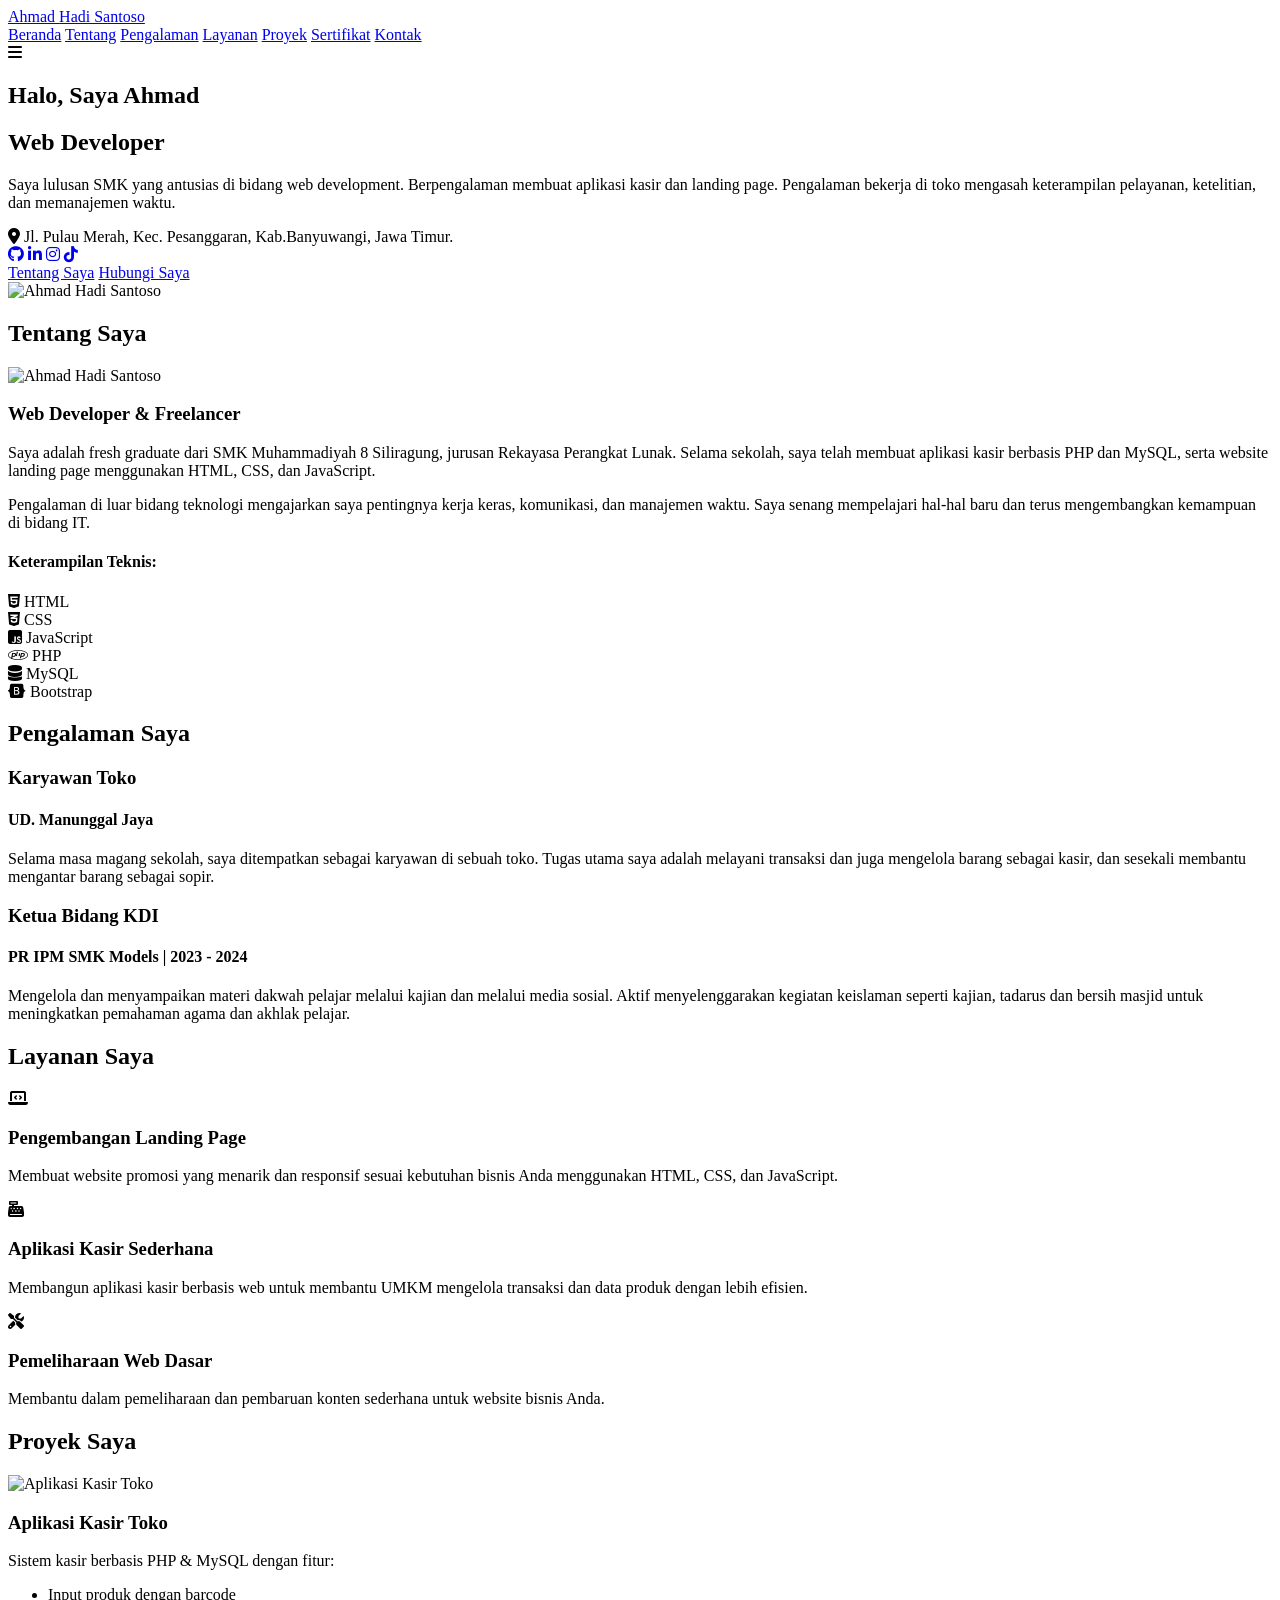
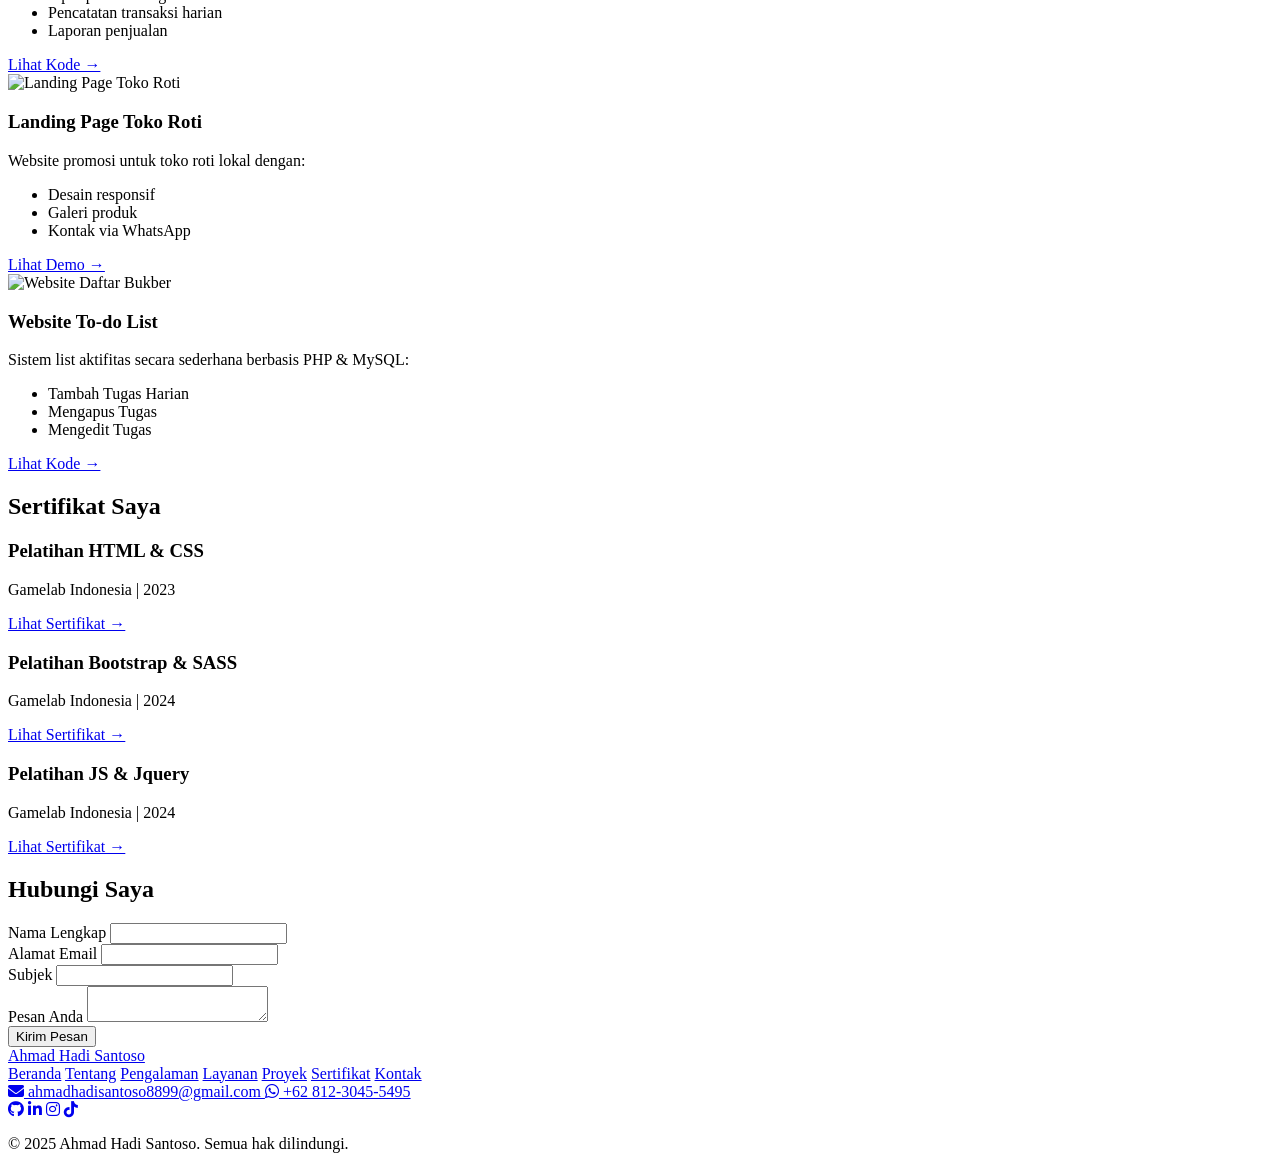
==== html.html @ b4e74941 "Add files via upload" ====
<!DOCTYPE html>
<html lang="id">
    <head>
        <meta charset="UTF-8">
        <meta name="viewport" content="width=device-width, initial-scale=1.0">
        <title>Ahmad Hadi Santoso - Web Developer</title>
        <meta name="description" content="Portfolio Ahmad Hadi Santoso - Web Developer dengan spesialisasi pembuatan aplikasi kasir dan landing page">
        <link rel="icon" href="gambar/profile.png" type="image/x-icon">
    
        <!-- CSS & Font -->
        <link rel="stylesheet" href="style.css">
        <link rel="stylesheet" href="https://cdnjs.cloudflare.com/ajax/libs/font-awesome/6.4.0/css/all.min.css">
        <link href="https://unpkg.com/boxicons@2.1.4/css/boxicons.min.css" rel="stylesheet">
        <link href="https://fonts.googleapis.com/css2?family=Poppins:wght@300;400;500;600;700&display=swap" rel="stylesheet">
        <link rel="stylesheet" href="https://cdnjs.cloudflare.com/ajax/libs/font-awesome/6.5.0/css/all.min.css">
    </head>
<body>
    <!-- Header -->
    <header>
        <div class="container header-container">
            <a href="#" class="logo">Ahmad <span>Hadi Santoso</span></a>
            
            <div class="nav-links">
                <a href="#home" class="active">Beranda</a>
                <a href="#about">Tentang</a>
                <a href="#experience">Pengalaman</a>
                <a href="#services">Layanan</a>
                <a href="#projects">Proyek</a>
                <a href="#certificates">Sertifikat</a>
                <a href="#contact">Kontak</a>
            </div>
            
            <div class="menu-toggle">
                <i class="fas fa-bars"></i>
            </div>
        </div>
    </header>

    <!-- Hero Section -->
    <section class="hero" id="home">
        <div class="container hero-container">
            <div class="hero-content">
                <h1>Halo, Saya <span>Ahmad</span></h1>
                <h2>Web Developer</h2>
                <p>Saya lulusan SMK yang antusias di bidang web development. Berpengalaman membuat aplikasi kasir dan landing page. Pengalaman bekerja di toko mengasah keterampilan pelayanan, ketelitian, dan memanajemen waktu.
                </p>
                <div class="address">
                    <i class="fas fa-map-marker-alt"></i>
                    Jl. Pulau Merah, Kec. Pesanggaran, Kab.Banyuwangi, Jawa Timur.
                </div>
                
                <div class="social-links">
                    <a href="https://github.com/ahmdhd-snts" target="_blank"><i class="fab fa-github"></i></a>
                    <a href="https://www.linkedin.com/in/ahmad-hadi-santoso-2b790332b/" target="_blank"><i class="fab fa-linkedin-in"></i></a>
                    <a href="https://www.instagram.com/ahmdhdsnts/" target="_blank"><i class="fab fa-instagram"></i></a>
                    <a href="https://www.tiktok.com/@ahmdhdsnts?_t=ZS-8vxqKdrUSnv&_r=1" target="_blank"><i class="fab fa-tiktok"></i></a>
                </div>
                
                <div class="btn-group">
                    <a href="#about" class="btn">Tentang Saya</a>
                    <a href="#contact" class="btn btn-outline">Hubungi Saya</a>
                </div>
            </div>
            
            <div class="hero-image">
                <img src="gambar/profile.png" alt="Ahmad Hadi Santoso">
            </div>
        </div>
    </section>

    <!-- About Section -->
    <section class="about" id="about">
        <div class="container">
            <h2 class="section-title">Tentang <span>Saya</span></h2>

            <!-- Flex kiri-kanan -->
            <div class="about-container">
                <div class="about-image">
                    <img src="gambar/about.jpg" alt="Ahmad Hadi Santoso">
                </div>

                <div class="about-content">
                    <h3>Web Developer & Freelancer</h3>
                    <p>Saya adalah fresh graduate dari SMK Muhammadiyah 8 Siliragung, jurusan Rekayasa Perangkat Lunak. Selama sekolah, saya telah membuat aplikasi kasir berbasis PHP dan MySQL, serta website landing page menggunakan HTML, CSS, dan JavaScript.</p>
                    <p>Pengalaman di luar bidang teknologi mengajarkan saya pentingnya kerja keras, komunikasi, dan manajemen waktu. Saya senang mempelajari hal-hal baru dan terus mengembangkan kemampuan di bidang IT.</p>
                </div>
            </div>

            <!-- Keterampilan (di bawah foto + isi) -->
            <div class="skills">
                <h4>Keterampilan Teknis:</h4>
                <div class="skills-container">
                    <div class="skill-item">
                        <i class="fab fa-html5"></i>
                        <span>HTML</span>
                    </div>
                    <div class="skill-item">
                        <i class="fab fa-css3-alt"></i>
                        <span>CSS</span>
                    </div>
                    <div class="skill-item">
                        <i class="fab fa-js-square"></i>
                        <span>JavaScript</span>
                    </div>
                    <div class="skill-item">
                        <i class="fab fa-php"></i>
                        <span>PHP</span>
                    </div>
                    <div class="skill-item">
                        <i class="fas fa-database"></i>
                        <span>MySQL</span>
                    </div>
                    <div class="skill-item">
                        <i class="fab fa-bootstrap"></i>
                        <span>Bootstrap</span>
                    </div>
                </div>
            </div>            
        </div>
    </section>

    <!-- Experience Section -->
    <section class="experience" id="experience">
        <div class="container">
            <h2 class="section-title">Pengalaman <span>Saya</span></h2>
            
            <div class="timeline">
                <!-- Work Experience -->
                <div class="timeline-item left">
                    <div class="timeline-content">
                        <h3>Karyawan Toko</h3>
                        <h4>UD. Manunggal Jaya</h4>
                        <p>Selama masa magang sekolah, saya ditempatkan sebagai karyawan di sebuah toko. Tugas utama saya adalah melayani transaksi dan juga mengelola barang sebagai kasir, dan sesekali membantu mengantar barang sebagai sopir.</p>
                    </div>
                </div>
                
                <!-- Organization Experience -->
                <div class="timeline-item right">
                    <div class="timeline-content">
                        <h3>Ketua Bidang KDI</h3>
                        <h4>PR IPM SMK Models | 2023 - 2024</h4>
                        <p>Mengelola dan menyampaikan materi dakwah pelajar melalui kajian dan melalui media sosial. Aktif menyelenggarakan kegiatan keislaman seperti kajian, tadarus dan bersih masjid untuk meningkatkan pemahaman agama dan akhlak pelajar.</p>
                    </div>
                </div>
            </div>
        </div>
    </section>

    <!-- Services Section -->
    <section class="services" id="services">
        <div class="container">
            <h2 class="section-title">Layanan <span>Saya</span></h2>
            
            <div class="services-container">
                <div class="service-card">
                    <div class="service-icon">
                        <i class="fas fa-laptop-code"></i>
                    </div>
                    <h3>Pengembangan Landing Page</h3>
                    <p>Membuat website promosi yang menarik dan responsif sesuai kebutuhan bisnis Anda menggunakan HTML, CSS, dan JavaScript.</p>
                </div>
                
                <div class="service-card">
                    <div class="service-icon">
                        <i class="fas fa-cash-register"></i>
                    </div>
                    <h3>Aplikasi Kasir Sederhana</h3>
                    <p>Membangun aplikasi kasir berbasis web untuk membantu UMKM mengelola transaksi dan data produk dengan lebih efisien.</p>
                </div>
                
                <div class="service-card">
                    <div class="service-icon">
                        <i class="fas fa-tools"></i>
                    </div>
                    <h3>Pemeliharaan Web Dasar</h3>
                    <p>Membantu dalam pemeliharaan dan pembaruan konten sederhana untuk website bisnis Anda.</p>
                </div>
            </div>
        </div>
    </section>

    <!-- Projects Section -->
    <section class="projects" id="projects">
        <div class="container">
            <h2 class="section-title">Proyek <span>Saya</span></h2>
            
            <div class="projects-container">
                <div class="project-card">
                    <div class="project-image">
                        <img src="gambar/kasir.png" alt="Aplikasi Kasir Toko">
                    </div>
                    <div class="project-info">
                        <h3>Aplikasi Kasir Toko</h3>
                        <p>Sistem kasir berbasis PHP & MySQL dengan fitur:
                            <ul>
                                <li>Input produk dengan barcode</li>
                                <li>Pencatatan transaksi harian</li>
                                <li>Laporan penjualan</li>
                            </ul>
                        </p>
                        <a href="https://drive.google.com/drive/folders/1jqi_05vxx6s5j9Iw7w2zAiXc0GQXhrGK?usp=drive_link" class="project-link" target="_blank">Lihat Kode →</a>
                    </div>
                </div>
                
                <div class="project-card">
                    <div class="project-image">
                        <img src="gambar/landingpages.png" alt="Landing Page Toko Roti">
                    </div>
                    <div class="project-info">
                        <h3>Landing Page Toko Roti</h3>
                        <p>Website promosi untuk toko roti lokal dengan:
                            <ul>
                                <li>Desain responsif</li>
                                <li>Galeri produk</li>
                                <li>Kontak via WhatsApp</li>
                            </ul>
                        </p>
                        <a href="https://ahmdhd-snts.github.io/Pawon-Migunani/" class="project-link" target="_blank">Lihat Demo →</a>
                    </div>
                </div>
                
                <div class="project-card">
                    <div class="project-image">
                        <img src="gambar/todolist.png" alt="Website Daftar Bukber">
                    </div>
                    <div class="project-info">
                        <h3>Website To-do List</h3>
                        <p>Sistem list aktifitas secara sederhana berbasis PHP & MySQL:
                            <ul>
                                <li>Tambah Tugas Harian</li>
                                <li>Mengapus Tugas</li>
                                <li>Mengedit Tugas</li>
                            </ul>
                        </p>
                        <a href="https://drive.google.com/drive/folders/1gY3fBWTIrBjFwh6Mhe_9IGkN1yUQutvI?usp=drive_link" class="project-link" target="_blank">Lihat Kode →</a>
                    </div>
                </div>
            </div>
        </div>
    </section>

    <!-- Certificates Section -->
    <section class="certificates" id="certificates">
        <div class="container">
            <h2 class="section-title">Sertifikat <span>Saya</span></h2>
            
            <div class="certificates-container">
                <div class="certificate-card">
                    <h3>Pelatihan HTML & CSS</h3>
                    <p>Gamelab Indonesia | 2023</p>
                    <a href="docs/GL8111944914_certificate.pdf" class="certificate-link" target="_blank">Lihat Sertifikat →</a>
                </div>
                
                <div class="certificate-card">
                    <h3>Pelatihan Bootstrap & SASS</h3>
                    <p>Gamelab Indonesia | 2024</p>
                    <a href="docs/GL7300827563_certificate.pdf" class="certificate-link" target="_blank">Lihat Sertifikat →</a>
                </div>
                
                <div class="certificate-card">
                    <h3>Pelatihan JS & Jquery</h3>
                    <p>Gamelab Indonesia | 2024</p>
                    <a href="docs/GL4404207658_certificate.pdf" class="certificate-link" target="_blank">Lihat Sertifikat →</a>
                </div>
            </div>
        </div>
    </section>

    <!-- Contact Section -->
    <section class="contact" id="contact">
        <div class="container">
            <h2 class="section-title">Hubungi <span>Saya</span></h2>
            
            <div class="contact-container">
                <form class="contact-form">
                    <div class="form-group">
                        <label for="name">Nama Lengkap</label>
                        <input type="text" id="name" required>
                    </div>
                    
                    <div class="form-group">
                        <label for="email">Alamat Email</label>
                        <input type="email" id="email" required>
                    </div>
                    
                    <div class="form-group">
                        <label for="subject">Subjek</label>
                        <input type="text" id="subject" required>
                    </div>
                    
                    <div class="form-group">
                        <label for="message">Pesan Anda</label>
                        <textarea id="message" required></textarea>
                    </div>
                    
                    <button type="submit" class="submit-btn">Kirim Pesan</button>
                </form>
            </div>
        </div>
    </section>

    <!-- Footer -->
    <footer>
        <div class="container">
            <div class="footer-content">
                <a href="#" class="logo">Ahmad <span>Hadi Santoso</span></a>
                
                <div class="footer-links">
                    <a href="#home">Beranda</a>
                    <a href="#about">Tentang</a>
                    <a href="#experience">Pengalaman</a>
                    <a href="#services">Layanan</a>
                    <a href="#projects">Proyek</a>
                    <a href="#certificates">Sertifikat</a>
                    <a href="#contact">Kontak</a>
                </div>
                
                <div class="contact-wrapper">
                    <div class="contact-info">
                        <a href="mailto:ahmad@example.com" class="contact-link">
                            <i class="fas fa-envelope"></i> ahmadhadisantoso8899@gmail.com
                        </a>
                        <a href="https://wa.me/6281230455495" target="_blank" class="contact-link whatsapp-link">
                            <i class="fab fa-whatsapp"></i> +62 812-3045-5495
                        </a>
                    </div>
                    
                    <div class="footer-social">
                        <a href="https://github.com/ahmdhd-snts" target="_blank"><i class="fab fa-github"></i></a>
                        <a href="https://www.linkedin.com/in/ahmad-hadi-santoso-2b790332b/" target="_blank"><i class="fab fa-linkedin-in"></i></a>
                        <a href="https://www.instagram.com/ahmdhdsnts/" target="_blank"><i class="fab fa-instagram"></i></a>
                        <a href="https://www.tiktok.com/@ahmdhdsnts?_t=ZS-8vxqKdrUSnv&_r=1" target="_blank"><i class="fab fa-tiktok"></i></a>
                    </div>
                </div>
                
                <p class="copyright">© 2025 Ahmad Hadi Santoso. Semua hak dilindungi.</p>
            </div>
        </div>
    </footer>

    <script>
        // Mobile menu toggle
        document.querySelector('.menu-toggle').addEventListener('click', function() {
            document.querySelector('.nav-links').classList.toggle('active');
        });
        
        // Smooth scrolling for anchor links
        document.querySelectorAll('a[href^="#"]').forEach(anchor => {
            anchor.addEventListener('click', function(e) {
                e.preventDefault();
                
                document.querySelector(this.getAttribute('href')).scrollIntoView({
                    behavior: 'smooth'
                });
            });
        });
    </script>
</body>
</html>
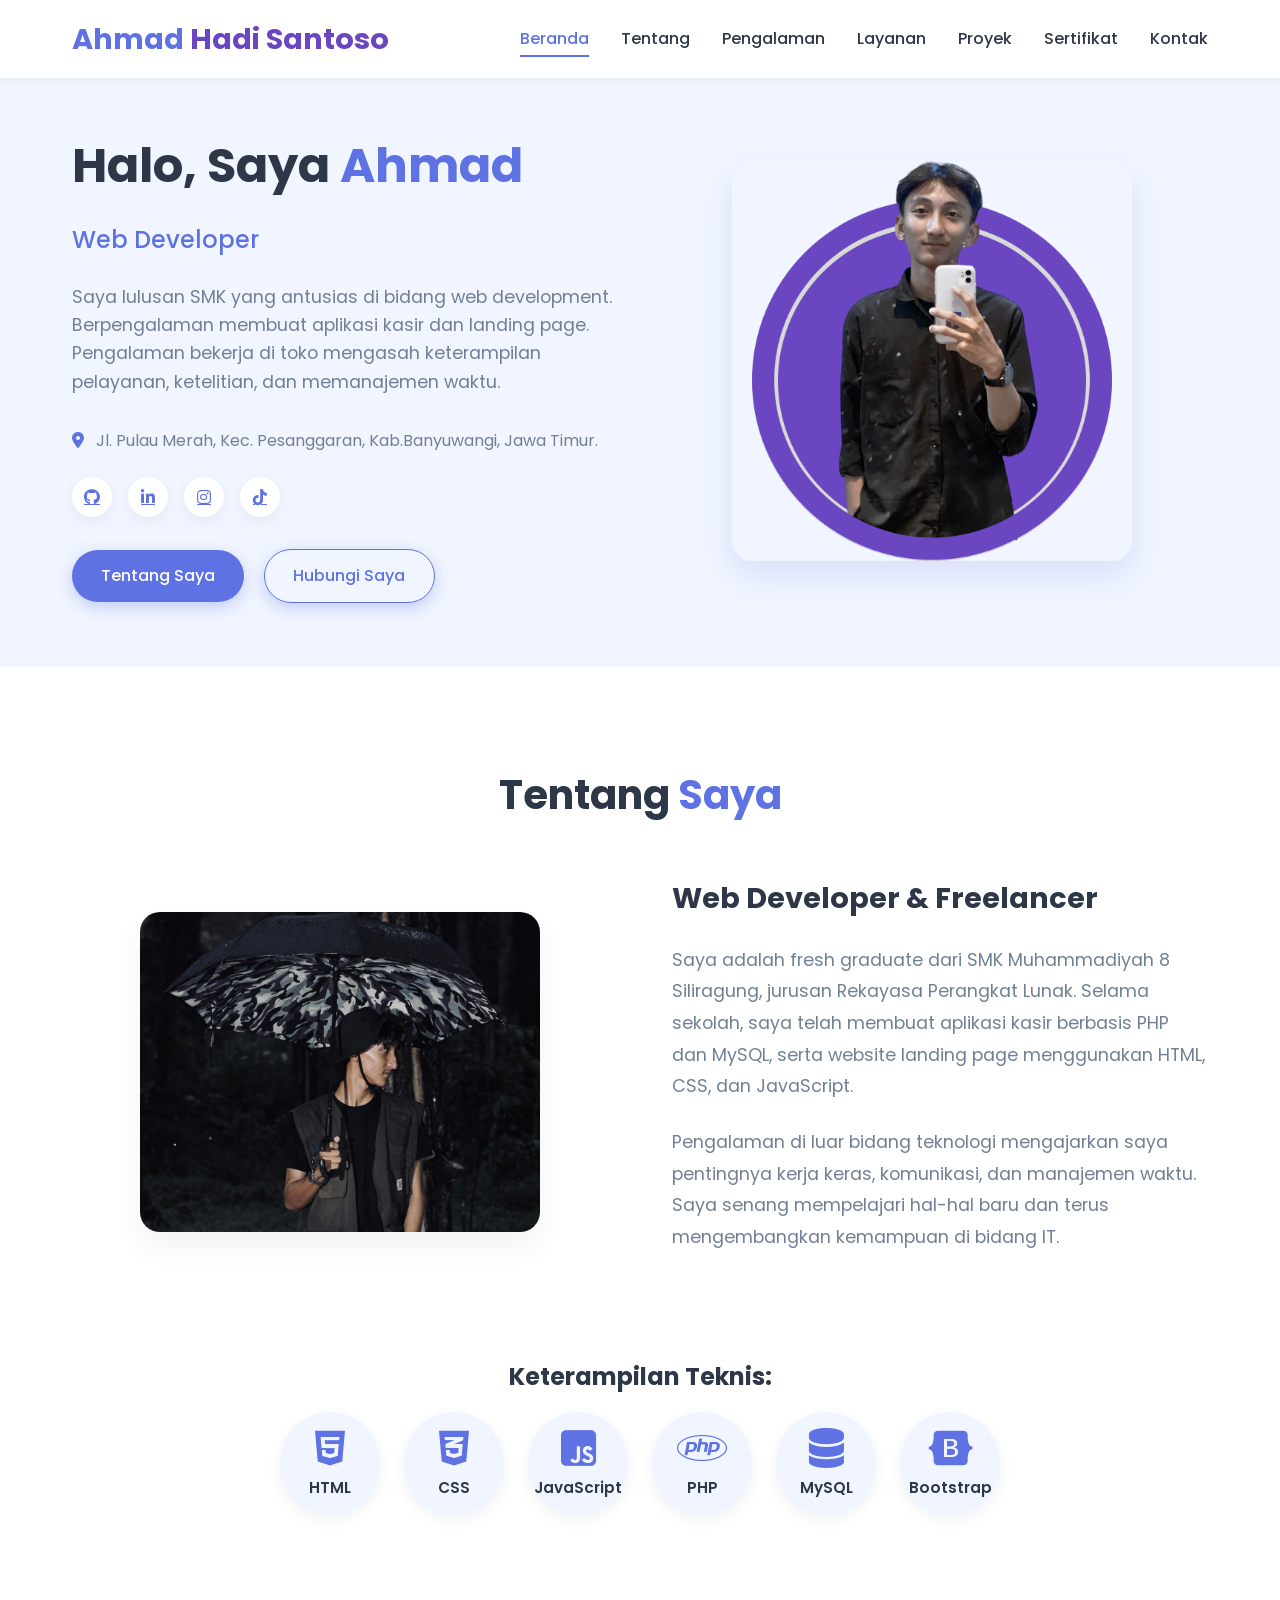
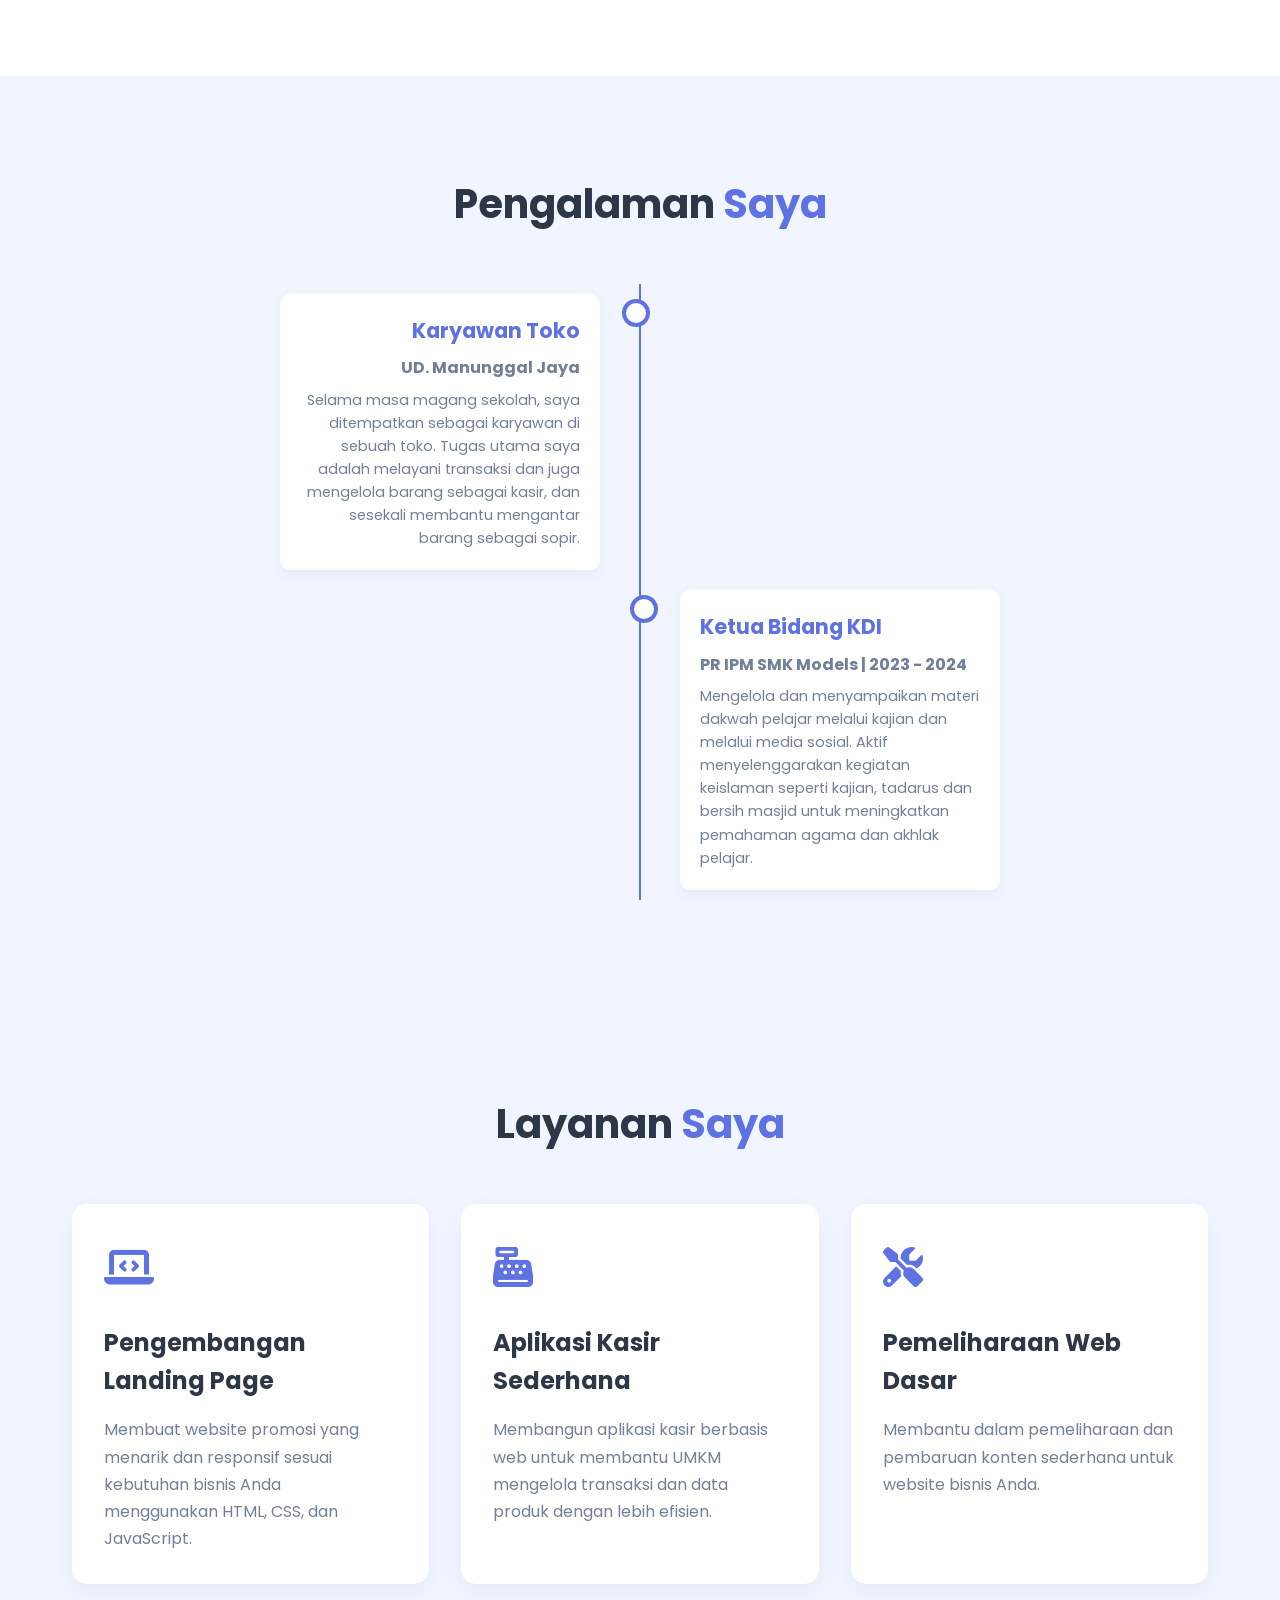
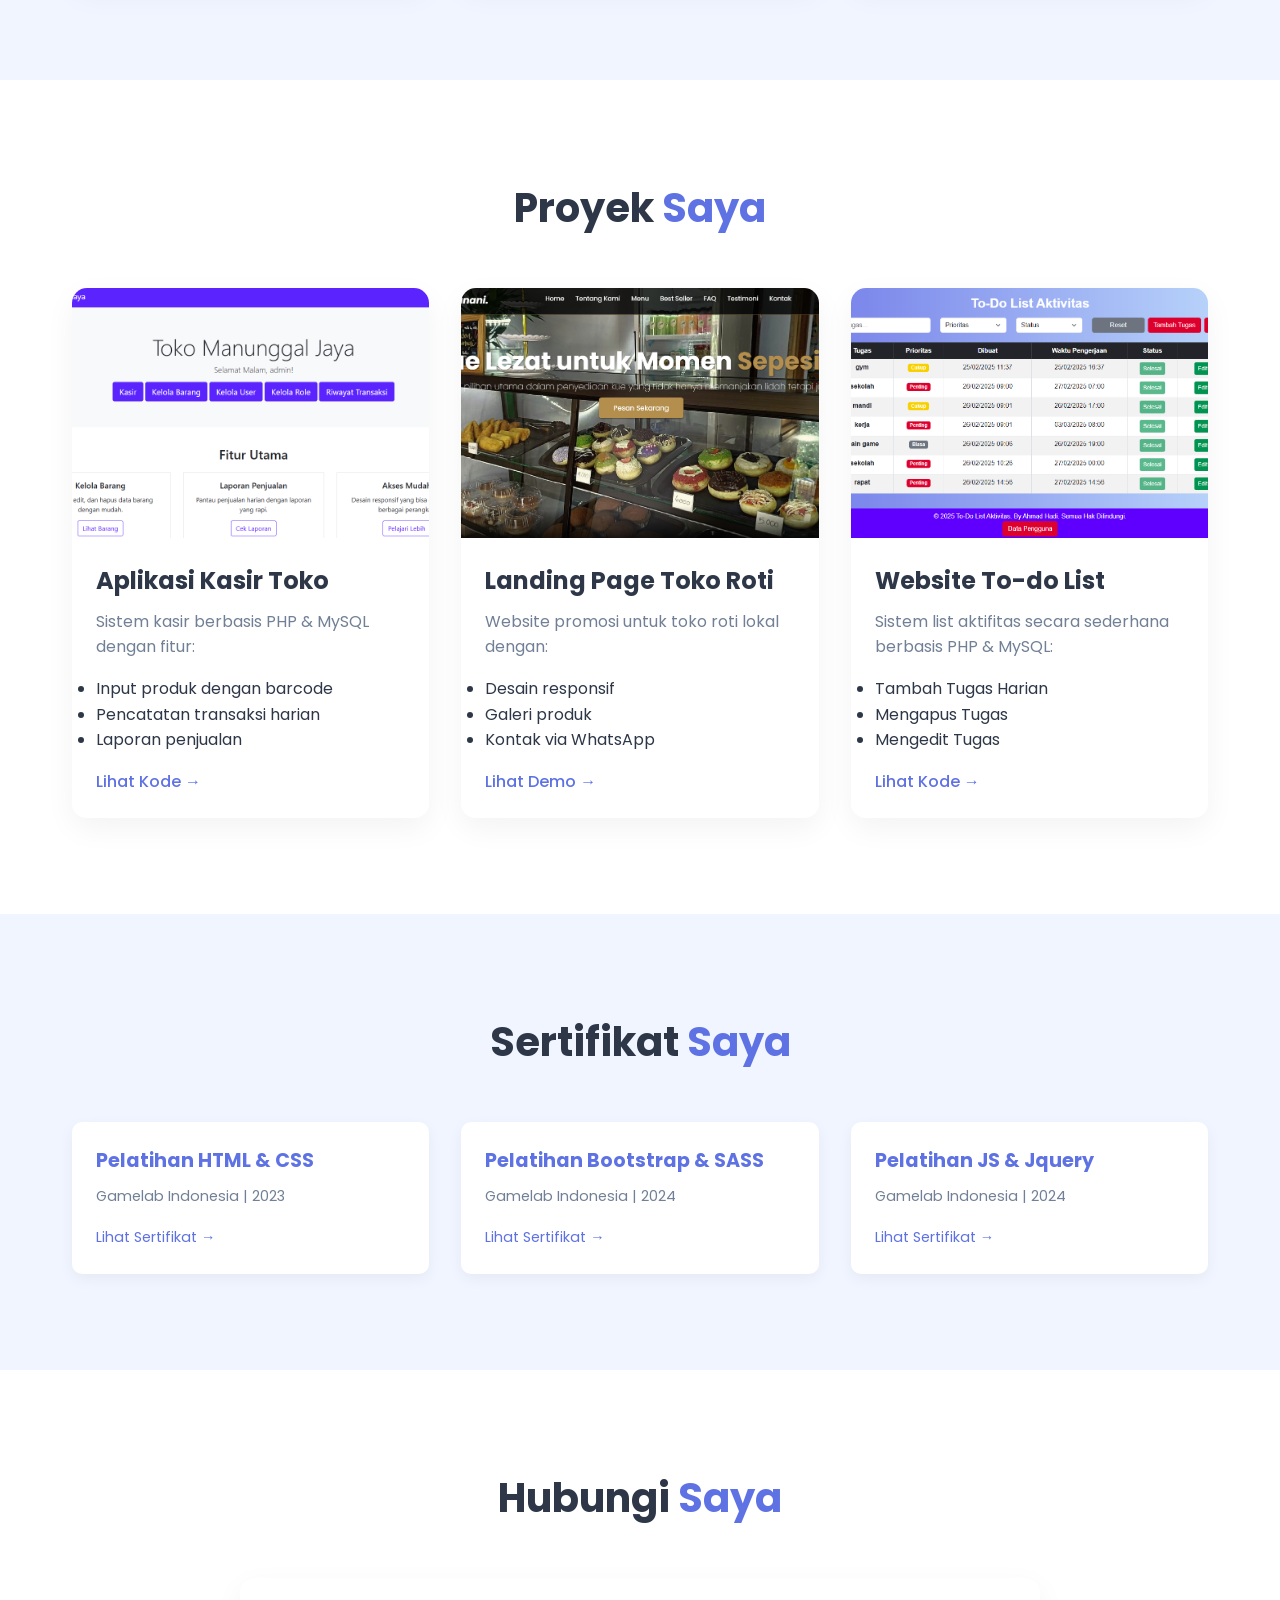
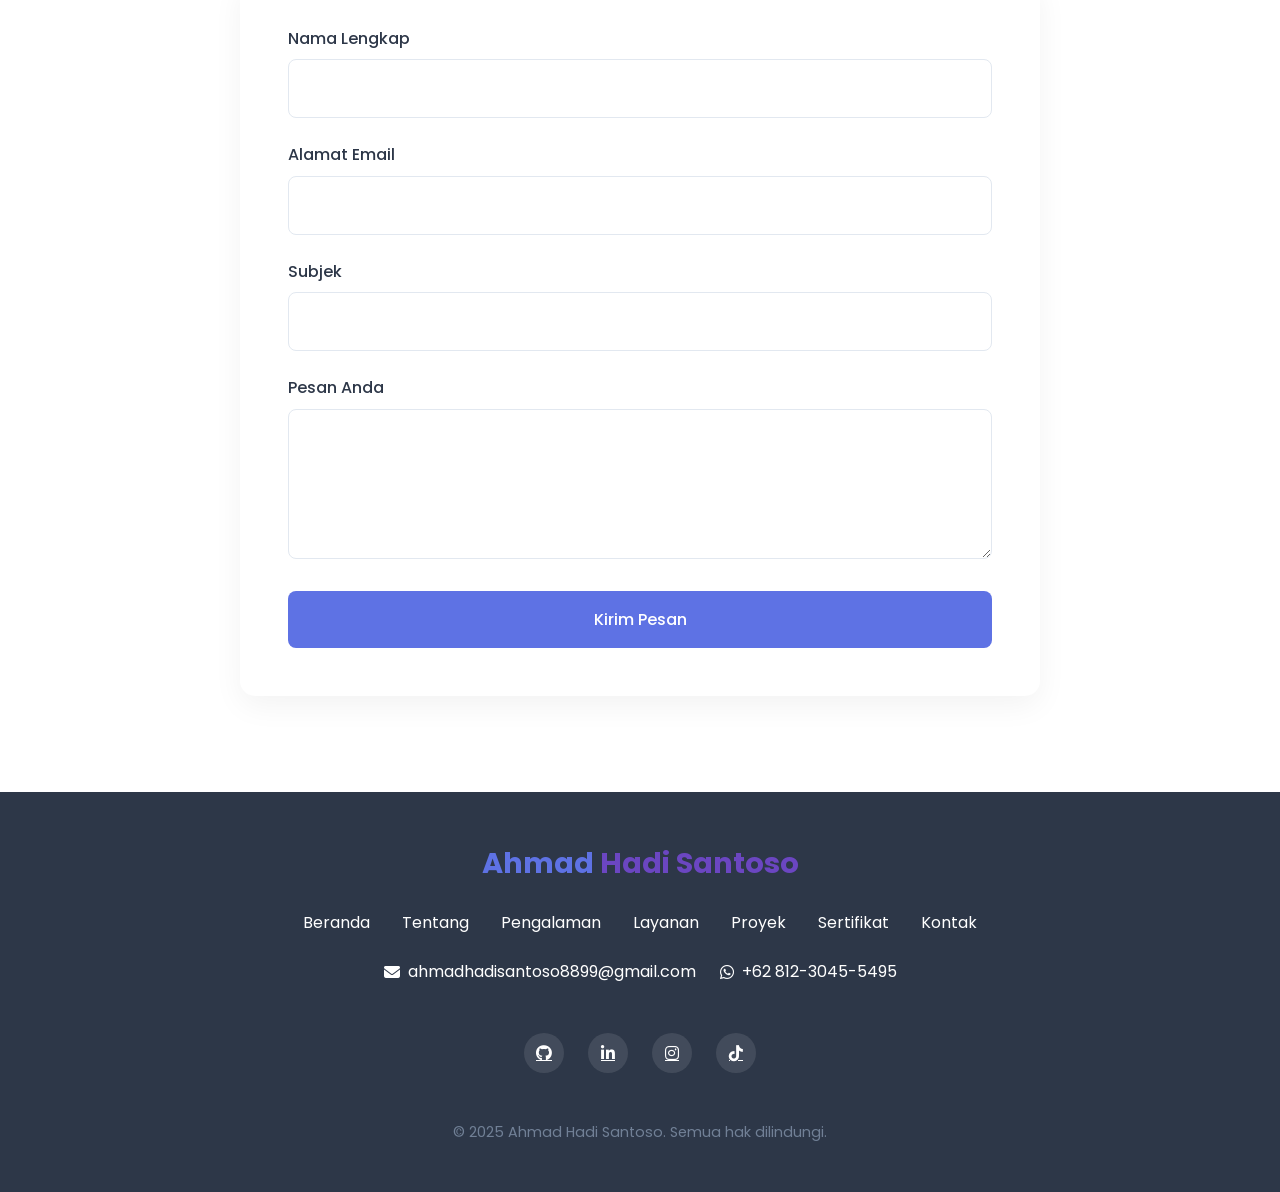
==== commit 442d12b7: "Add files via upload" ====
--- a/html.html
+++ b/html.html
@@ -8,7 +8,7 @@
         <link rel="icon" href="gambar/profile.png" type="image/x-icon">
     
         <!-- CSS & Font -->
-        <link rel="stylesheet" href="style.css">
+        <link rel="stylesheet" href="css/style.css">
         <link rel="stylesheet" href="https://cdnjs.cloudflare.com/ajax/libs/font-awesome/6.4.0/css/all.min.css">
         <link href="https://unpkg.com/boxicons@2.1.4/css/boxicons.min.css" rel="stylesheet">
         <link href="https://fonts.googleapis.com/css2?family=Poppins:wght@300;400;500;600;700&display=swap" rel="stylesheet">
@@ -337,7 +337,7 @@
             </div>
         </div>
     </footer>
-
+    <script src="js/script.js"></script>
     <script>
         // Mobile menu toggle
         document.querySelector('.menu-toggle').addEventListener('click', function() {
--- a/css/style.css
+++ b/css/style.css
@@ -0,0 +1,903 @@
+:root {
+    --primary: #5e72e4;
+    --secondary: #6b46c1;
+    --dark: #2d3748;
+    --light: #f7fafc;
+    --gray: #718096;
+    --soft-bg: #f0f5ff;
+}
+
+* {
+    margin: 0;
+    padding: 0;
+    box-sizing: border-box;
+    font-family: 'Poppins', sans-serif;
+}
+
+body {
+    background-color: var(--light);
+    color: var(--dark);
+    line-height: 1.6;
+}
+
+.container {
+    max-width: 1200px;
+    margin: 0 auto;
+    padding: 0 2rem;
+}
+
+/* Header */
+header {
+    background-color: white;
+    box-shadow: 0 2px 10px rgba(0,0,0,0.05);
+    position: fixed;
+    width: 100%;
+    top: 0;
+    z-index: 1000;
+    padding: 1rem 0;
+}
+
+.header-container {
+    display: flex;
+    justify-content: space-between;
+    align-items: center;
+}
+
+.logo {
+    font-size: 1.8rem;
+    font-weight: 700;
+    color: var(--primary);
+    text-decoration: none;
+}
+
+.logo span {
+    color: var(--secondary);
+}
+
+.nav-links {
+    display: flex;
+    gap: 2rem;
+}
+
+.nav-links a {
+    color: var(--dark);
+    text-decoration: none;
+    font-weight: 500;
+    transition: color 0.3s;
+    position: relative;
+}
+
+.nav-links a:hover,
+.nav-links a.active {
+    color: var(--primary);
+}
+
+.nav-links a::after {
+    content: '';
+    position: absolute;
+    width: 0;
+    height: 2px;
+    bottom: -5px;
+    left: 0;
+    background-color: var(--primary);
+    transition: width 0.3s;
+}
+
+.nav-links a:hover::after,
+.nav-links a.active::after {
+    width: 100%;
+}
+
+.menu-toggle {
+    display: none;
+    font-size: 1.5rem;
+    cursor: pointer;
+}
+
+/* Hero Section */
+.hero {
+    padding: 8rem 0 4rem;
+    background-color: var(--soft-bg);
+}
+
+.hero-container {
+    display: flex;
+    align-items: center;
+    gap: 2rem;
+}
+
+.hero-content {
+    flex: 1;
+}
+
+.hero-image {
+    flex: 1;
+    text-align: center;
+}
+
+.hero-image img {
+    width: 100%;
+    max-width: 400px;
+    border-radius: 20px;
+    box-shadow: 0 15px 30px rgba(94, 114, 228, 0.15);
+}
+
+.hero h1 {
+    font-size: 3rem;
+    font-weight: 700;
+    margin-bottom: 1rem;
+    color: var(--dark);
+}
+
+.hero h1 span {
+    color: var(--primary);
+}
+
+.hero h2 {
+    font-size: 1.5rem;
+    font-weight: 500;
+    color: var(--primary);
+    margin-bottom: 1.5rem;
+}
+
+.hero p {
+    font-size: 1.1rem;
+    color: var(--gray);
+    margin-bottom: 2rem;
+    max-width: 600px;
+}
+
+.address {
+    margin-bottom: 1.5rem;
+    font-size: 1rem;
+    color: var(--gray);
+}
+
+.address i {
+    margin-right: 0.5rem;
+    color: var(--primary);
+}
+
+.social-links {
+    display: flex;
+    gap: 1rem;
+    margin-bottom: 2rem;
+}
+
+.social-links a {
+    display: flex;
+    align-items: center;
+    justify-content: center;
+    width: 40px;
+    height: 40px;
+    border-radius: 50%;
+    background-color: white;
+    color: var(--primary);
+    box-shadow: 0 5px 15px rgba(0,0,0,0.05);
+    transition: all 0.3s;
+}
+
+.social-links a:hover {
+    background-color: var(--primary);
+    color: white;
+    transform: translateY(-3px);
+}
+
+.btn {
+    display: inline-block;
+    padding: 0.8rem 1.8rem;
+    background-color: var(--primary);
+    color: white;
+    border-radius: 50px;
+    font-weight: 500;
+    text-decoration: none;
+    transition: all 0.3s;
+    box-shadow: 0 5px 15px rgba(94, 114, 228, 0.3);
+}
+
+.btn:hover {
+    background-color: var(--secondary);
+    transform: translateY(-2px);
+    box-shadow: 0 8px 20px rgba(94, 114, 228, 0.4);
+}
+
+.btn-outline {
+    background-color: transparent;
+    border: 1px solid var(--primary);
+    color: var(--primary);
+    margin-left: 1rem;
+}
+
+.btn-outline:hover {
+    background-color: var(--primary);
+    color: white;
+}
+
+/* About Section */
+.about {
+    padding: 6rem 0;
+    background-color: white;
+}
+
+.section-title {
+    text-align: center;
+    font-size: 2.5rem;
+    margin-bottom: 3rem;
+    color: var(--dark);
+}
+
+.section-title span {
+    color: var(--primary);
+}
+
+.about-container {
+    display: flex;
+    align-items: center;
+    gap: 4rem;
+}
+
+.about-image {
+    flex: 1;
+    text-align: center;
+}
+
+.about-image img {
+    width: 100%;
+    max-width: 400px;
+    border-radius: 20px;
+    box-shadow: 0 15px 30px rgba(0,0,0,0.05);
+}
+
+.about-content {
+    flex: 1;
+}
+
+.about-content h3 {
+    font-size: 1.8rem;
+    margin-bottom: 1.5rem;
+    color: var(--dark);
+}
+
+.about-content p {
+    font-size: 1.1rem;
+    color: var(--gray);
+    margin-bottom: 1.5rem;
+    line-height: 1.8;
+}
+
+.skills {
+    margin-top: 1rem;
+    text-align: center;
+}
+
+.skills h4 {
+    font-size: 1.5rem;
+    margin-bottom: 1rem;
+    color: var(--dark);
+}
+
+.skills-container {
+    display: flex;
+    flex-wrap: wrap;
+    justify-content: center;
+    gap: 1.5rem;
+}
+
+.skill-item {
+    display: flex;
+    flex-direction: column;
+    align-items: center;
+    width: 100px;
+    padding: 10px;
+    background-color: #f7f7f7;
+    border-radius: 10px;
+    box-shadow: 0 4px 10px rgba(0,0,0,0.05);
+    transition: transform 0.3s;
+}
+
+.skill-item:hover {
+    transform: translateY(-5px);
+}
+
+.skill-item i {
+    font-size: 2.5rem;
+    color: var(--primary);
+    margin-bottom: 0.5rem;
+}
+
+.skill-item span {
+    font-size: 0.95rem;
+    color: var(--dark);
+    font-weight: 600;
+}
+
+/* Experience Section */
+.experience {
+    padding: 6rem 0;
+    background-color: var(--soft-bg);
+}
+
+.timeline {
+    position: relative;
+    max-width: 800px;
+    margin: 0 auto;
+}
+
+.timeline::after {
+    content: '';
+    position: absolute;
+    width: 2px;
+    background-color: var(--primary);
+    top: 0;
+    bottom: 0;
+    left: 50%;
+    margin-left: -1px;
+}
+
+.timeline-item {
+    padding: 10px 40px;
+    position: relative;
+    width: 50%;
+    box-sizing: border-box;
+}
+
+.timeline-item::after {
+    content: '';
+    position: absolute;
+    width: 20px;
+    height: 20px;
+    background-color: white;
+    border: 4px solid var(--primary);
+    border-radius: 50%;
+    top: 15px;
+    z-index: 1;
+}
+
+.left {
+    left: 0;
+    text-align: right;
+}
+
+.right {
+    left: 50%;
+    text-align: left;
+}
+
+.left::after {
+    right: -10px;
+}
+
+.right::after {
+    left: -10px;
+}
+
+.timeline-content {
+    padding: 20px;
+    background-color: white;
+    border-radius: 10px;
+    box-shadow: 0 5px 15px rgba(0,0,0,0.05);
+}
+
+.timeline-content h3 {
+    font-size: 1.3rem;
+    margin-bottom: 0.5rem;
+    color: var(--primary);
+}
+
+.timeline-content h4 {
+    font-size: 1rem;
+    margin-bottom: 0.5rem;
+    color: var(--gray);
+}
+
+.timeline-content p {
+    font-size: 0.9rem;
+    color: var(--gray);
+}
+
+/* Skills Section */
+.skills {
+    padding: 4rem 0;
+    background-color: white;
+}
+
+.skills-container {
+    display: flex;
+    flex-wrap: wrap;
+    justify-content: center;
+    gap: 1.5rem;
+    max-width: 800px;
+    margin: 0 auto;
+}
+
+.skill-item {
+    background-color: var(--soft-bg);
+    padding: 1rem 1.5rem;
+    border-radius: 50px;
+    font-weight: 500;
+    color: var(--primary);
+    box-shadow: 0 5px 15px rgba(0,0,0,0.05);
+}
+
+/* Services Section */
+.services {
+    padding: 6rem 0;
+    background-color: var(--soft-bg);
+}
+
+.services-container {
+    display: grid;
+    grid-template-columns: repeat(auto-fit, minmax(300px, 1fr));
+    gap: 2rem;
+    margin-top: 3rem;
+}
+
+.service-card {
+    background-color: white;
+    border-radius: 15px;
+    padding: 2rem;
+    box-shadow: 0 10px 30px rgba(0,0,0,0.05);
+    transition: transform 0.3s, box-shadow 0.3s;
+}
+
+.service-card:hover {
+    transform: translateY(-10px);
+    box-shadow: 0 15px 40px rgba(0,0,0,0.1);
+}
+
+.service-icon {
+    font-size: 2.5rem;
+    color: var(--primary);
+    margin-bottom: 1.5rem;
+}
+
+.service-card h3 {
+    font-size: 1.5rem;
+    margin-bottom: 1rem;
+    color: var(--dark);
+}
+
+.service-card p {
+    color: var(--gray);
+    line-height: 1.7;
+}
+
+/* Projects Section */
+.projects {
+    padding: 6rem 0;
+    background-color: white;
+}
+
+.projects-container {
+    display: grid;
+    grid-template-columns: repeat(auto-fit, minmax(350px, 1fr));
+    gap: 2rem;
+    margin-top: 3rem;
+}
+
+.project-card {
+    border-radius: 15px;
+    overflow: hidden;
+    box-shadow: 0 10px 30px rgba(0,0,0,0.05);
+    transition: transform 0.3s;
+}
+
+.project-card:hover {
+    transform: translateY(-10px);
+}
+
+.project-image {
+    height: 250px;
+    overflow: hidden;
+}
+
+.project-image img {
+    width: 100%;
+    height: 100%;
+    object-fit: cover;
+    transition: transform 0.5s;
+}
+
+.project-card:hover .project-image img {
+    transform: scale(1.1);
+}
+
+.project-info {
+    padding: 1.5rem;
+    background-color: white;
+}
+
+.project-info h3 {
+    font-size: 1.5rem;
+    margin-bottom: 0.5rem;
+    color: var(--dark);
+}
+
+.project-info p {
+    color: var(--gray);
+    margin-bottom: 1rem;
+}
+
+.project-link {
+    display: inline-block;
+    color: var(--primary);
+    font-weight: 500;
+    text-decoration: none;
+    transition: color 0.3s;
+}
+
+.project-link:hover {
+    color: var(--secondary);
+}
+
+/* Certificates Section */
+.certificates {
+    padding: 6rem 0;
+    background-color: var(--soft-bg);
+}
+
+.certificates-container {
+    display: grid;
+    grid-template-columns: repeat(auto-fit, minmax(300px, 1fr));
+    gap: 2rem;
+}
+
+.certificate-card {
+    background-color: white;
+    border-radius: 10px;
+    padding: 1.5rem;
+    box-shadow: 0 5px 15px rgba(0,0,0,0.05);
+    transition: transform 0.3s;
+}
+
+.certificate-card:hover {
+    transform: translateY(-5px);
+}
+
+.certificate-card h3 {
+    font-size: 1.2rem;
+    margin-bottom: 0.5rem;
+    color: var(--primary);
+}
+
+.certificate-card p {
+    font-size: 0.9rem;
+    color: var(--gray);
+    margin-bottom: 1rem;
+}
+
+.certificate-link {
+    display: inline-block;
+    color: var(--primary);
+    font-size: 0.9rem;
+    text-decoration: none;
+}
+
+.certificate-link:hover {
+    text-decoration: underline;
+}
+
+/* Contact Section */
+.contact {
+    padding: 6rem 0;
+    background-color: white;
+}
+
+.contact-container {
+    max-width: 800px;
+    margin: 0 auto;
+}
+
+.contact-form {
+    background-color: white;
+    padding: 3rem;
+    border-radius: 15px;
+    box-shadow: 0 10px 30px rgba(0,0,0,0.05);
+}
+
+.form-group {
+    margin-bottom: 1.5rem;
+}
+
+.form-group label {
+    display: block;
+    margin-bottom: 0.5rem;
+    font-weight: 500;
+    color: var(--dark);
+}
+
+.form-group input,
+.form-group textarea {
+    width: 100%;
+    padding: 1rem;
+    border: 1px solid #e2e8f0;
+    border-radius: 8px;
+    font-size: 1rem;
+    transition: border-color 0.3s;
+}
+
+.form-group input:focus,
+.form-group textarea:focus {
+    outline: none;
+    border-color: var(--primary);
+}
+
+.form-group textarea {
+    min-height: 150px;
+    resize: vertical;
+}
+
+.submit-btn {
+    width: 100%;
+    padding: 1rem;
+    background-color: var(--primary);
+    color: white;
+    border: none;
+    border-radius: 8px;
+    font-size: 1rem;
+    font-weight: 500;
+    cursor: pointer;
+    transition: background-color 0.3s;
+}
+
+.submit-btn:hover {
+    background-color: var(--secondary);
+}
+
+/* Footer */
+footer {
+    background-color: var(--dark);
+    color: white;
+    padding: 3rem 0;
+    text-align: center;
+}
+
+.footer-content {
+    max-width: 600px;
+    margin: 0 auto;
+}
+
+.footer-links {
+    display: flex;
+    justify-content: center;
+    gap: 2rem;
+    margin: 1.5rem 0;
+}
+
+.footer-links a {
+    color: white;
+    text-decoration: none;
+    transition: color 0.3s;
+}
+
+.footer-links a:hover {
+    color: var(--primary);
+}
+
+.footer-social {
+    display: flex;
+    justify-content: center;
+    gap: 1.5rem;
+    margin: 1.5rem 0;
+}
+
+.footer-social a {
+    display: flex;
+    align-items: center;
+    justify-content: center;
+    width: 40px;
+    height: 40px;
+    border-radius: 50%;
+    background-color: rgba(255,255,255,0.1);
+    color: white;
+    transition: all 0.3s;
+}
+
+.footer-social a:hover {
+    background-color: var(--primary);
+    transform: translateY(-3px);
+}
+
+.copyright {
+    color: var(--gray);
+    font-size: 0.9rem;
+}
+
+/* Footer Contact Styles */
+.contact-wrapper {
+    display: flex;
+    flex-direction: column;
+    gap: 1.5rem;
+    margin: 1.5rem 0;
+}
+
+.contact-info {
+    display: flex;
+    flex-wrap: wrap;
+    gap: 1.5rem;
+    justify-content: center;
+}
+
+.contact-link {
+    display: flex;
+    align-items: center;
+    gap: 0.5rem;
+    color: white;
+    text-decoration: none;
+    transition: color 0.3s;
+}
+
+.contact-link:hover {
+    color: var(--primary);
+}
+
+.whatsapp-link:hover {
+    color: #25D366; /* WhatsApp green color on hover */
+}
+
+/* Responsive Adjustments */
+@media (max-width: 992px) {
+    /* Tablet Layout */
+    .hero-container,
+    .about-container {
+        flex-direction: column;
+        gap: 2rem;
+    }
+    
+    .hero-content,
+    .about-content {
+        text-align: center;
+        padding: 0 1rem;
+    }
+    
+    .hero-image,
+    .about-image {
+        margin: 0 auto;
+        max-width: 80%;
+    }
+    
+    .hero p {
+        margin: 0 auto 2rem;
+        max-width: 90%;
+    }
+    
+    .btn-group {
+        justify-content: center;
+        flex-wrap: wrap;
+        gap: 1rem;
+    }
+
+    .timeline::after {
+        left: 2rem;
+    }
+
+    .timeline-item {
+        width: 100%;
+        padding-left: 4rem;
+        padding-right: 1rem;
+    }
+
+    .timeline-item::after {
+        left: 1rem;
+    }
+
+    .left, .right {
+        left: 0;
+        text-align: left;
+    }
+
+    /* Services and Projects Grid */
+    .services-container,
+    .projects-container,
+    .certificates-container {
+        grid-template-columns: repeat(2, 1fr);
+    }
+}
+
+@media (max-width: 768px) {
+    /* Mobile Layout */
+    .header {
+        padding: 1rem;
+    }
+
+    .nav-links {
+        position: fixed;
+        top: 70px;
+        left: -100%;
+        width: 85%;
+        height: calc(100vh - 70px);
+        background-color: white;
+        flex-direction: column;
+        align-items: center;
+        padding: 2rem 0;
+        transition: left 0.3s ease;
+        box-shadow: 2px 0 15px rgba(0,0,0,0.1);
+        z-index: 1000;
+    }
+
+    .nav-links.active {
+        left: 0;
+    }
+
+    .nav-links a {
+        padding: 1rem;
+        font-size: 1.2rem;
+    }
+
+    .menu-toggle {
+        display: block;
+        font-size: 1.8rem;
+    }
+    
+    /* Typography */
+    .hero h1 {
+        font-size: 2.2rem;
+        line-height: 1.2;
+    }
+    
+    .section-title {
+        font-size: 1.8rem;
+        margin-bottom: 2rem;
+    }
+    
+    /* Grid Layouts */
+    .services-container,
+    .projects-container,
+    .certificates-container {
+        grid-template-columns: 1fr;
+        gap: 1.5rem;
+    }
+
+    /* Contact Info */
+    .contact-info {
+        flex-direction: column;
+        align-items: center;
+        gap: 1rem;
+    }
+
+    .contact-link {
+        font-size: 0.9rem;
+        padding: 0.5rem;
+    }
+
+    /* Footer */
+    .footer-content {
+        padding: 1rem;
+    }
+
+    .footer-links {
+        flex-wrap: wrap;
+        justify-content: center;
+        gap: 1rem;
+        margin: 1rem 0;
+    }
+
+    .footer-social {
+        margin: 1.5rem 0;
+    }
+}
+
+@media (max-width: 480px) {
+    /* Small Mobile Devices */
+    .hero h1 {
+        font-size: 1.8rem;
+    }
+    
+    .hero h2,
+    .about-content h3 {
+        font-size: 1.2rem;
+    }
+    
+    .btn {
+        padding: 0.7rem 1.5rem;
+        font-size: 0.9rem;
+    }
+
+    .project-info h3 {
+        font-size: 1.3rem;
+    }
+
+    .copyright {
+        font-size: 0.8rem;
+    }
+}
